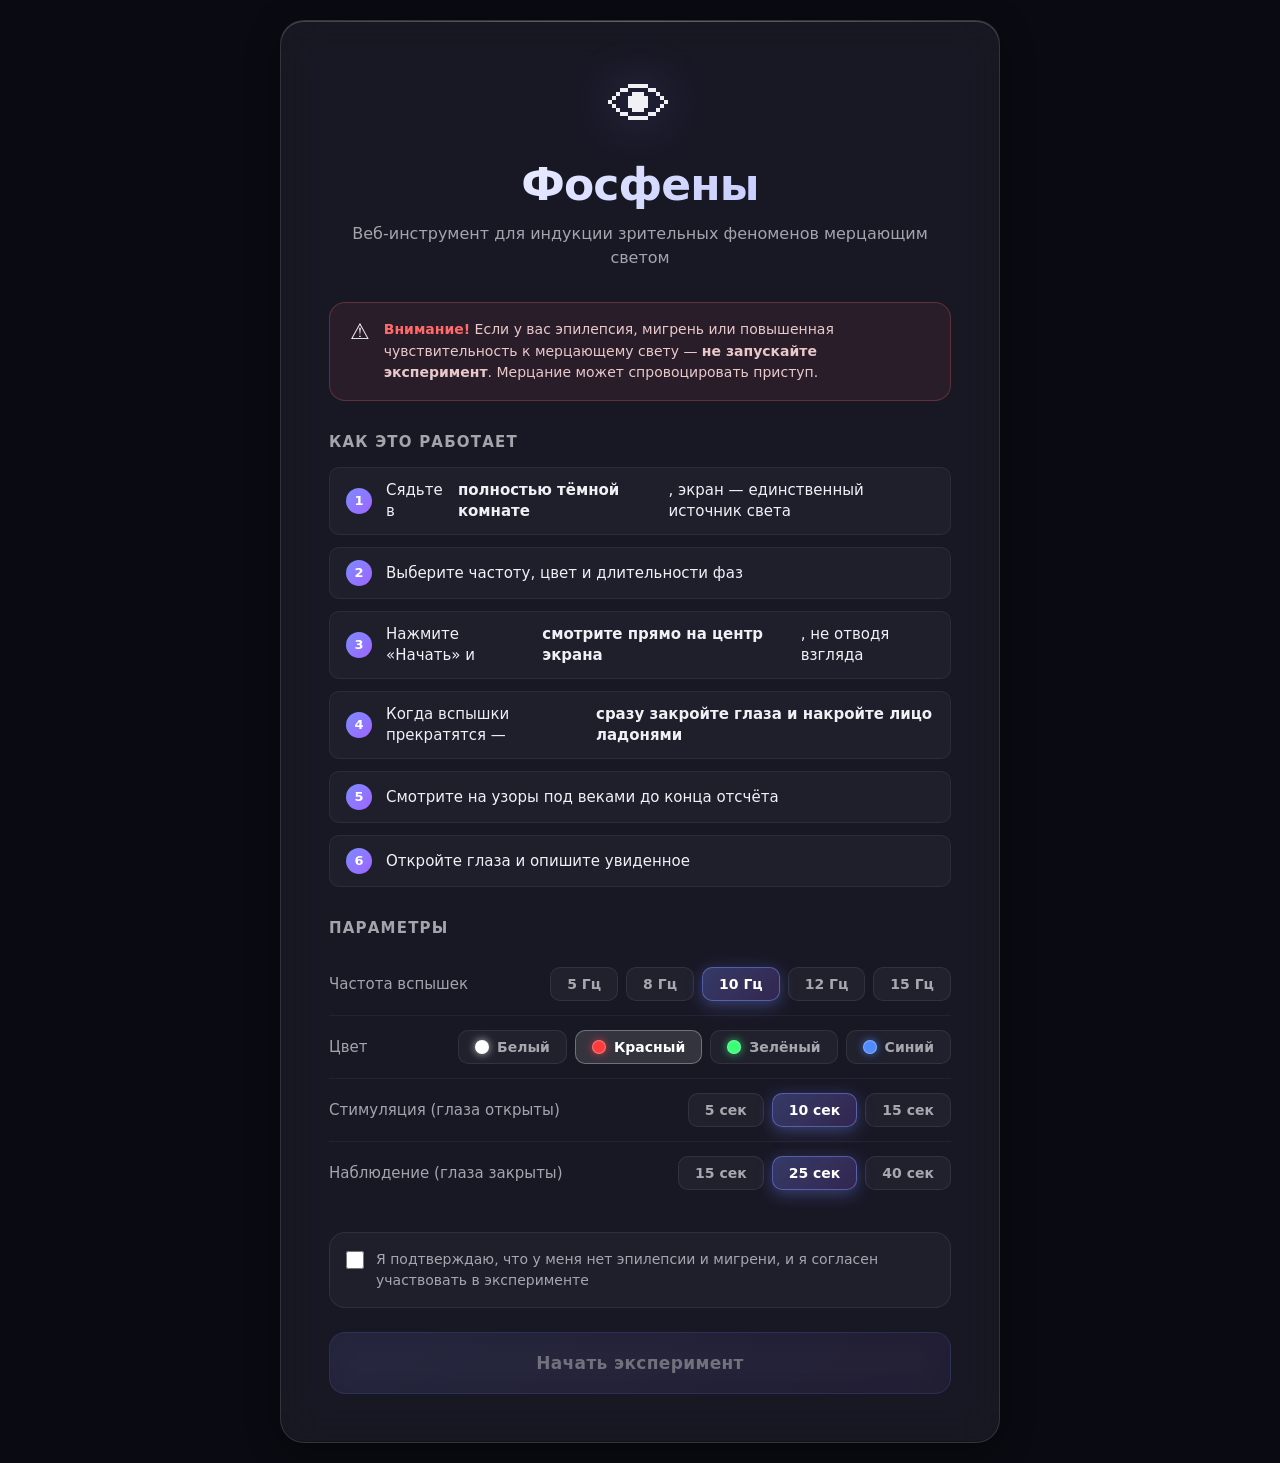
==== experiment.html @ a9c20025 "Add files via upload" ====
<!DOCTYPE html>
<html lang="ru">
<head>
  <meta charset="UTF-8">
  <meta name="viewport" content="width=device-width, initial-scale=1.0">
  <title>Эксперимент — Фосфены</title>
  <link rel="stylesheet" href="css/glass.css">
  <link rel="stylesheet" href="css/experiment.css">
</head>
<body class="experiment-mode">

<canvas id="flashCanvas"></canvas>

<!-- Верхняя панель -->
<div class="exp-header">
  <span class="exp-status" id="expStatus">Подготовка</span>
  <div class="exp-progress-bar">
    <div class="exp-progress-fill" id="expProgressFill"></div>
  </div>
  <span class="exp-timer" id="expTimer">0.0 с</span>
</div>

<!-- Центральная подсказка -->
<div class="center-hint hidden" id="centerHint">
  <h2>Приготовьтесь</h2>
  <p></p>
</div>

<!-- Кнопка "Стоп" -->
<button class="btn btn-stop" id="stopBtn">Стоп</button>

<!-- Финальный экран -->
<div class="finish-overlay hidden" id="finishOverlay">
  <div class="glass finish-card">
    <h2>Эксперимент завершён</h2>
    <p>Откройте глаза. Что вы видели под веками?<br>
       Запомните или запишите описание — оно понадобится на следующем шаге.</p>
    <button class="btn btn-primary" id="finishNextBtn">Продолжить</button>
  </div>
</div>

<script src="js/config.js"></script>
<script src="js/stimulus.js"></script>
<script src="js/experiment.js"></script>
</body>
</html>
---- css/glass.css ----
/* Стеклянный стиль: жидкое стекло, мягкие тени, размытие */

:root {
  --bg-deep: #0a0a12;
  --bg-grad-1: #1a1a2e;
  --bg-grad-2: #16213e;
  --bg-grad-3: #0f0f1a;

  --glass-bg: rgba(255, 255, 255, 0.06);
  --glass-border: rgba(255, 255, 255, 0.12);
  --glass-highlight: rgba(255, 255, 255, 0.18);

  --text-primary: #f0f0f5;
  --text-secondary: rgba(240, 240, 245, 0.65);
  --text-muted: rgba(240, 240, 245, 0.4);

  --accent: #7b8cff;
  --accent-glow: rgba(123, 140, 255, 0.35);
  --danger: #ff6b6b;
  --success: #4ade80;

  --radius-lg: 24px;
  --radius-md: 16px;
  --radius-sm: 10px;

  --font-main: 'Inter', 'Segoe UI', system-ui, -apple-system, sans-serif;
}

* {
  margin: 0;
  padding: 0;
  box-sizing: border-box;
}

html, body {
  width: 100%;
  min-height: 100%;
  font-family: var(--font-main);
  color: var(--text-primary);
  background: var(--bg-deep);
  overflow-x: hidden;
}

body::before {
  content: '';
  position: fixed;
  inset: 0;
  background:
    radial-gradient(circle at 20% 20%, rgba(123, 140, 255, 0.15), transparent 50%),
    radial-gradient(circle at 80% 70%, rgba(255, 100, 200, 0.12), transparent 50%),
    radial-gradient(circle at 50% 50%, rgba(80, 200, 255, 0.08), transparent 60%),
    linear-gradient(135deg, var(--bg-grad-1), var(--bg-grad-2), var(--bg-grad-3));
  z-index: -2;
}

body::after {
  content: '';
  position: fixed;
  inset: 0;
  background:
    radial-gradient(circle at 30% 40%, rgba(123, 140, 255, 0.08), transparent 30%),
    radial-gradient(circle at 70% 60%, rgba(255, 140, 200, 0.06), transparent 30%);
  filter: blur(60px);
  z-index: -1;
  animation: floatBg 20s ease-in-out infinite;
}

@keyframes floatBg {
  0%, 100% { transform: translate(0, 0) scale(1); }
  50%      { transform: translate(2%, -2%) scale(1.05); }
}

.glass {
  background: var(--glass-bg);
  border: 1px solid var(--glass-border);
  border-radius: var(--radius-lg);
  backdrop-filter: blur(24px) saturate(180%);
  -webkit-backdrop-filter: blur(24px) saturate(180%);
  box-shadow:
    0 8px 32px rgba(0, 0, 0, 0.4),
    inset 0 1px 0 var(--glass-highlight),
    inset 0 -1px 0 rgba(0, 0, 0, 0.2);
  position: relative;
  overflow: hidden;
}

.glass::before {
  content: '';
  position: absolute;
  top: 0;
  left: 0;
  right: 0;
  height: 1px;
  background: linear-gradient(90deg, transparent, var(--glass-highlight), transparent);
}

.btn {
  display: inline-flex;
  align-items: center;
  justify-content: center;
  gap: 10px;
  padding: 16px 32px;
  font-family: inherit;
  font-size: 16px;
  font-weight: 600;
  letter-spacing: 0.02em;
  color: var(--text-primary);
  background: var(--glass-bg);
  border: 1px solid var(--glass-border);
  border-radius: var(--radius-md);
  cursor: pointer;
  backdrop-filter: blur(16px);
  -webkit-backdrop-filter: blur(16px);
  transition: all 0.25s ease;
  position: relative;
  overflow: hidden;
}

.btn:hover:not(:disabled) {
  background: rgba(255, 255, 255, 0.1);
  border-color: var(--glass-highlight);
  transform: translateY(-1px);
  box-shadow: 0 8px 24px var(--accent-glow);
}

.btn:active:not(:disabled) {
  transform: translateY(0);
}

.btn-primary {
  background: linear-gradient(135deg, rgba(123, 140, 255, 0.25), rgba(160, 100, 255, 0.15));
  border-color: rgba(123, 140, 255, 0.4);
}

.btn-primary:hover:not(:disabled) {
  background: linear-gradient(135deg, rgba(123, 140, 255, 0.35), rgba(160, 100, 255, 0.25));
  box-shadow: 0 8px 32px var(--accent-glow);
}

.btn:disabled {
  opacity: 0.4;
  cursor: not-allowed;
  transform: none;
}

h1, h2, h3 {
  font-weight: 700;
  letter-spacing: -0.02em;
}

h1 { font-size: clamp(28px, 5vw, 44px); }
h2 { font-size: clamp(22px, 3.5vw, 32px); }
h3 { font-size: clamp(18px, 2.5vw, 22px); }

.center {
  display: flex;
  align-items: center;
  justify-content: center;
  min-height: 100vh;
  padding: 20px;
}

.hidden { display: none !important; }
.text-center { text-align: center; }
.text-muted { color: var(--text-muted); }
.text-secondary { color: var(--text-secondary); }
---- css/experiment.css ----
/* Эксперимент: чёрный фон, вспышки, минимальный UI */

body.experiment-mode {
  background: #000;
  overflow: hidden;
}

body.experiment-mode::before,
body.experiment-mode::after {
  display: none;
}

#flashCanvas {
  position: fixed;
  inset: 0;
  width: 100%;
  height: 100%;
  display: block;
  background: #000;
  z-index: 1;
}

/* Верхняя панель с прогрессом */
.exp-header {
  position: fixed;
  top: 24px;
  left: 50%;
  transform: translateX(-50%);
  z-index: 10;
  display: flex;
  align-items: center;
  gap: 16px;
  padding: 12px 22px;
  background: rgba(255, 255, 255, 0.05);
  border: 1px solid rgba(255, 255, 255, 0.1);
  border-radius: 100px;
  backdrop-filter: blur(20px);
  -webkit-backdrop-filter: blur(20px);
  opacity: 0.4;
  transition: opacity 0.3s ease;
}

.exp-header:hover {
  opacity: 1;
}

.exp-timer {
  font-family: 'SF Mono', 'Consolas', monospace;
  font-size: 15px;
  font-weight: 600;
  color: var(--text-primary);
  min-width: 52px;
}

.exp-progress-bar {
  width: 200px;
  height: 4px;
  background: rgba(255, 255, 255, 0.1);
  border-radius: 2px;
  overflow: hidden;
}

.exp-progress-fill {
  height: 100%;
  width: 0%;
  background: linear-gradient(90deg, var(--accent), #a064ff);
  transition: width 0.2s linear;
  box-shadow: 0 0 12px var(--accent-glow);
}

.exp-status {
  font-size: 13px;
  color: var(--text-secondary);
  letter-spacing: 0.04em;
}

/* Текстовая инструкция по центру в начале */
.center-hint {
  position: fixed;
  top: 50%;
  left: 50%;
  transform: translate(-50%, -50%);
  z-index: 5;
  text-align: center;
  pointer-events: none;
  animation: hintPulse 2s ease-in-out infinite;
}

.center-hint h2 {
  font-size: clamp(24px, 4vw, 36px);
  margin-bottom: 12px;
  color: #fff;
  text-shadow: 0 0 30px rgba(123, 140, 255, 0.5);
}

.center-hint p {
  color: var(--text-secondary);
  font-size: 16px;
}

@keyframes hintPulse {
  0%, 100% { opacity: 0.9; }
  50%      { opacity: 0.5; }
}

/* Кнопка "Стоп" в углу */
.btn-stop {
  position: fixed;
  bottom: 24px;
  right: 24px;
  z-index: 20;
  padding: 12px 24px;
  font-size: 14px;
  background: rgba(255, 107, 107, 0.15);
  border-color: rgba(255, 107, 107, 0.3);
  color: #ffb0b0;
  opacity: 0.5;
  transition: opacity 0.3s ease;
}

.btn-stop:hover {
  opacity: 1;
  background: rgba(255, 107, 107, 0.25);
}

/* Финальный экран (после завершения) */
.finish-overlay {
  position: fixed;
  inset: 0;
  z-index: 30;
  display: flex;
  align-items: center;
  justify-content: center;
  padding: 20px;
  background: rgba(0, 0, 0, 0.85);
  backdrop-filter: blur(12px);
  -webkit-backdrop-filter: blur(12px);
  animation: fadeIn 0.4s ease;
}

@keyframes fadeIn {
  from { opacity: 0; }
  to   { opacity: 1; }
}

.finish-card {
  max-width: 460px;
  width: 100%;
  padding: 40px 32px;
  text-align: center;
  animation: fadeUp 0.5s ease;
}

.finish-card h2 {
  margin-bottom: 16px;
}

.finish-card p {
  color: var(--text-secondary);
  line-height: 1.6;
  margin-bottom: 24px;
}
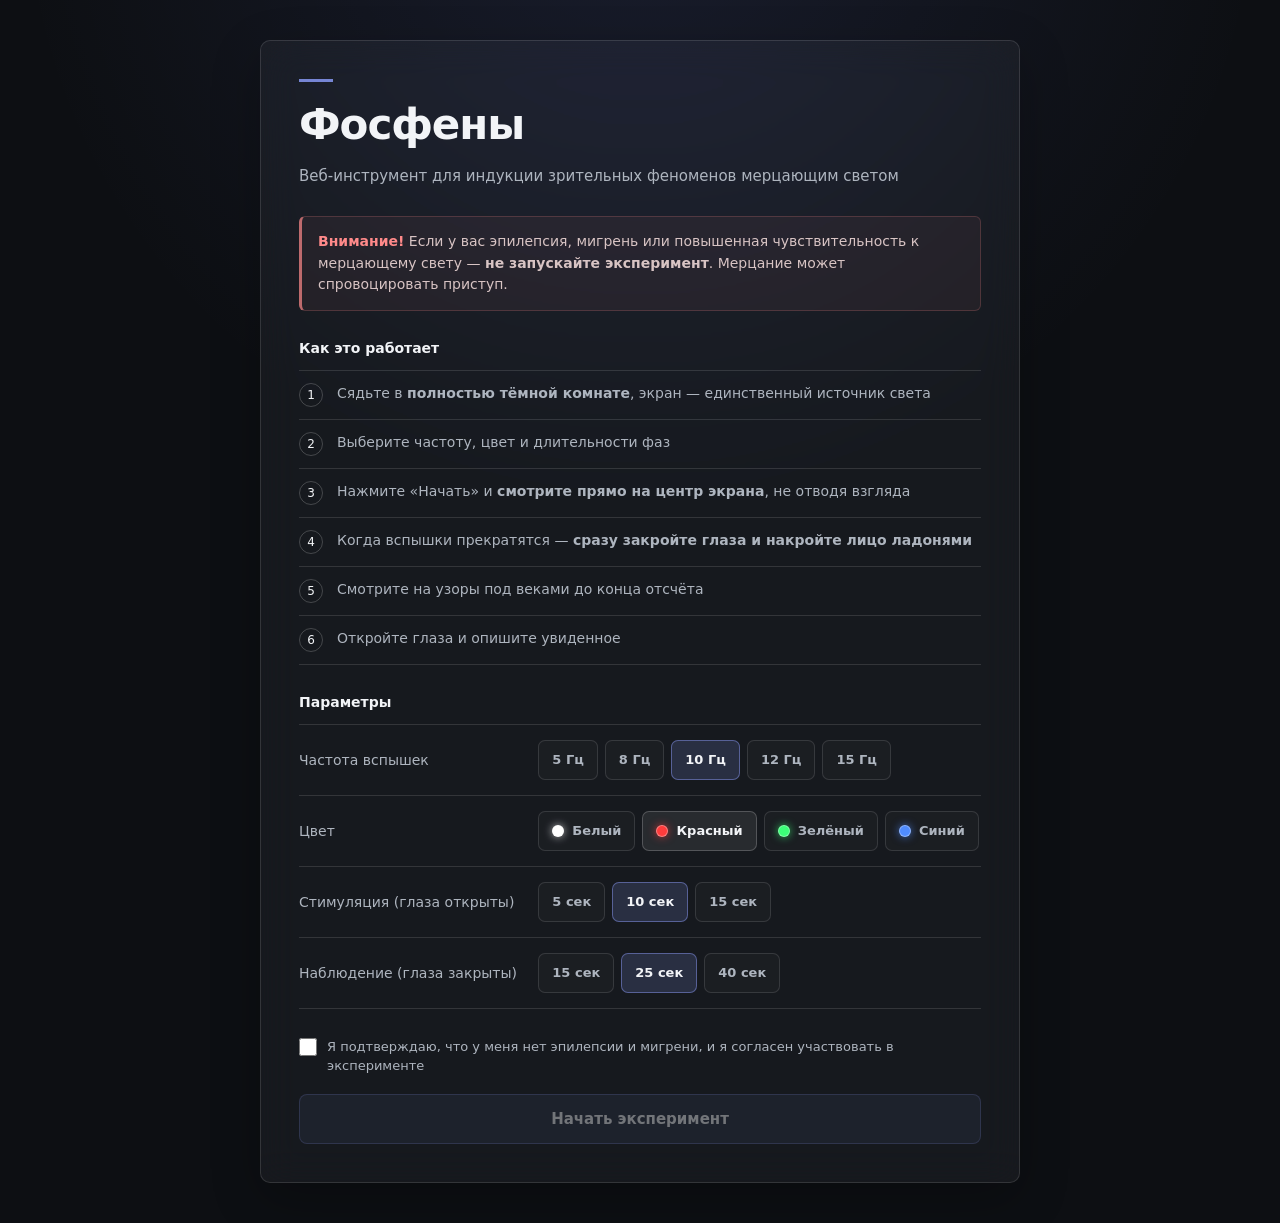
==== commit b01cf02c: "Add files via upload" ====
--- a/experiment.html
+++ b/experiment.html
@@ -2,7 +2,7 @@
 <html lang="ru">
 <head>
   <meta charset="UTF-8">
-  <meta name="viewport" content="width=device-width, initial-scale=1.0">
+  <meta name="viewport" content="width=device-width, initial-scale=1.0, viewport-fit=cover">
   <title>Эксперимент — Фосфены</title>
   <link rel="stylesheet" href="css/glass.css">
   <link rel="stylesheet" href="css/experiment.css">
--- a/css/glass.css
+++ b/css/glass.css
@@ -1,166 +1,84 @@
-/* Стеклянный стиль: жидкое стекло, мягкие тени, размытие */
-
+/* PHOSPHENE LAB — restrained liquid glass */
 :root {
-  --bg-deep: #0a0a12;
-  --bg-grad-1: #1a1a2e;
-  --bg-grad-2: #16213e;
-  --bg-grad-3: #0f0f1a;
-
-  --glass-bg: rgba(255, 255, 255, 0.06);
-  --glass-border: rgba(255, 255, 255, 0.12);
-  --glass-highlight: rgba(255, 255, 255, 0.18);
-
-  --text-primary: #f0f0f5;
-  --text-secondary: rgba(240, 240, 245, 0.65);
-  --text-muted: rgba(240, 240, 245, 0.4);
-
-  --accent: #7b8cff;
-  --accent-glow: rgba(123, 140, 255, 0.35);
-  --danger: #ff6b6b;
-  --success: #4ade80;
-
-  --radius-lg: 24px;
-  --radius-md: 16px;
-  --radius-sm: 10px;
-
-  --font-main: 'Inter', 'Segoe UI', system-ui, -apple-system, sans-serif;
+  --bg: #0d0f13;
+  --bg-soft: #15181d;
+  --surface: rgba(255,255,255,.045);
+  --surface-hover: rgba(255,255,255,.075);
+  --line: rgba(255,255,255,.12);
+  --line-strong: rgba(255,255,255,.2);
+  --text: #f2f4f7;
+  --text-2: #aeb5bf;
+  --text-3: #7c848f;
+  --accent: #8ea1ff;
+  --accent-soft: rgba(142,161,255,.16);
+  --danger: #ff8a8a;
+  --radius: 10px;
+  --font: Inter, "Segoe UI", system-ui, -apple-system, BlinkMacSystemFont, sans-serif;
 }
 
-* {
-  margin: 0;
-  padding: 0;
-  box-sizing: border-box;
+* { box-sizing: border-box; }
+html, body { width:100%; min-height:100%; margin:0; }
+body {
+  font-family: var(--font);
+  color: var(--text);
+  background:
+    radial-gradient(circle at 50% -10%, rgba(120,140,255,.11), transparent 42%),
+    var(--bg);
+  overflow-x:hidden;
+  -webkit-text-size-adjust:100%;
 }
 
-html, body {
-  width: 100%;
-  min-height: 100%;
-  font-family: var(--font-main);
-  color: var(--text-primary);
-  background: var(--bg-deep);
-  overflow-x: hidden;
-}
-
-body::before {
-  content: '';
-  position: fixed;
-  inset: 0;
-  background:
-    radial-gradient(circle at 20% 20%, rgba(123, 140, 255, 0.15), transparent 50%),
-    radial-gradient(circle at 80% 70%, rgba(255, 100, 200, 0.12), transparent 50%),
-    radial-gradient(circle at 50% 50%, rgba(80, 200, 255, 0.08), transparent 60%),
-    linear-gradient(135deg, var(--bg-grad-1), var(--bg-grad-2), var(--bg-grad-3));
-  z-index: -2;
-}
-
-body::after {
-  content: '';
-  position: fixed;
-  inset: 0;
-  background:
-    radial-gradient(circle at 30% 40%, rgba(123, 140, 255, 0.08), transparent 30%),
-    radial-gradient(circle at 70% 60%, rgba(255, 140, 200, 0.06), transparent 30%);
-  filter: blur(60px);
-  z-index: -1;
-  animation: floatBg 20s ease-in-out infinite;
-}
-
-@keyframes floatBg {
-  0%, 100% { transform: translate(0, 0) scale(1); }
-  50%      { transform: translate(2%, -2%) scale(1.05); }
-}
+body::before { display:none; }
+body::after { display:none; }
 
 .glass {
-  background: var(--glass-bg);
-  border: 1px solid var(--glass-border);
-  border-radius: var(--radius-lg);
-  backdrop-filter: blur(24px) saturate(180%);
-  -webkit-backdrop-filter: blur(24px) saturate(180%);
-  box-shadow:
-    0 8px 32px rgba(0, 0, 0, 0.4),
-    inset 0 1px 0 var(--glass-highlight),
-    inset 0 -1px 0 rgba(0, 0, 0, 0.2);
-  position: relative;
-  overflow: hidden;
-}
-
-.glass::before {
-  content: '';
-  position: absolute;
-  top: 0;
-  left: 0;
-  right: 0;
-  height: 1px;
-  background: linear-gradient(90deg, transparent, var(--glass-highlight), transparent);
+  background: var(--surface);
+  border: 1px solid var(--line);
+  border-radius: var(--radius);
+  backdrop-filter: blur(18px) saturate(130%);
+  -webkit-backdrop-filter: blur(18px) saturate(130%);
+  box-shadow: 0 16px 50px rgba(0,0,0,.24);
 }
 
 .btn {
-  display: inline-flex;
-  align-items: center;
-  justify-content: center;
-  gap: 10px;
-  padding: 16px 32px;
-  font-family: inherit;
-  font-size: 16px;
-  font-weight: 600;
-  letter-spacing: 0.02em;
-  color: var(--text-primary);
-  background: var(--glass-bg);
-  border: 1px solid var(--glass-border);
-  border-radius: var(--radius-md);
-  cursor: pointer;
-  backdrop-filter: blur(16px);
-  -webkit-backdrop-filter: blur(16px);
-  transition: all 0.25s ease;
-  position: relative;
-  overflow: hidden;
+  appearance:none;
+  display:inline-flex;
+  align-items:center;
+  justify-content:center;
+  min-height:46px;
+  padding:11px 18px;
+  gap:8px;
+  font:600 15px/1.2 var(--font);
+  color:var(--text);
+  background:rgba(255,255,255,.045);
+  border:1px solid var(--line);
+  border-radius:8px;
+  cursor:pointer;
+  touch-action:manipulation;
+  transition:background .16s ease,border-color .16s ease,transform .16s ease;
 }
+.btn:hover:not(:disabled) { background:var(--surface-hover); border-color:var(--line-strong); }
+.btn:active:not(:disabled) { transform:translateY(1px); }
+.btn:focus-visible { outline:2px solid var(--accent); outline-offset:2px; }
+.btn-primary { background:var(--accent-soft); border-color:rgba(142,161,255,.4); }
+.btn:disabled { opacity:.42; cursor:not-allowed; }
 
-.btn:hover:not(:disabled) {
-  background: rgba(255, 255, 255, 0.1);
-  border-color: var(--glass-highlight);
-  transform: translateY(-1px);
-  box-shadow: 0 8px 24px var(--accent-glow);
+h1,h2,h3 { margin:0; font-weight:650; letter-spacing:-.025em; }
+h1 { font-size:clamp(28px,5vw,42px); }
+h2 { font-size:clamp(21px,3.5vw,30px); }
+h3 { font-size:14px; }
+.center {
+  min-height:100svh;
+  display:flex;
+  align-items:center;
+  justify-content:center;
+  padding:clamp(16px,4vw,40px);
 }
+.hidden { display:none !important; }
+.text-center { text-align:center; }
+.text-muted { color:var(--text-3); }
+.text-secondary { color:var(--text-2); }
 
-.btn:active:not(:disabled) {
-  transform: translateY(0);
+@media (prefers-reduced-motion: reduce) {
+  *, *::before, *::after { animation-duration:.01ms !important; transition-duration:.01ms !important; }
 }
-
-.btn-primary {
-  background: linear-gradient(135deg, rgba(123, 140, 255, 0.25), rgba(160, 100, 255, 0.15));
-  border-color: rgba(123, 140, 255, 0.4);
-}
-
-.btn-primary:hover:not(:disabled) {
-  background: linear-gradient(135deg, rgba(123, 140, 255, 0.35), rgba(160, 100, 255, 0.25));
-  box-shadow: 0 8px 32px var(--accent-glow);
-}
-
-.btn:disabled {
-  opacity: 0.4;
-  cursor: not-allowed;
-  transform: none;
-}
-
-h1, h2, h3 {
-  font-weight: 700;
-  letter-spacing: -0.02em;
-}
-
-h1 { font-size: clamp(28px, 5vw, 44px); }
-h2 { font-size: clamp(22px, 3.5vw, 32px); }
-h3 { font-size: clamp(18px, 2.5vw, 22px); }
-
-.center {
-  display: flex;
-  align-items: center;
-  justify-content: center;
-  min-height: 100vh;
-  padding: 20px;
-}
-
-.hidden { display: none !important; }
-.text-center { text-align: center; }
-.text-muted { color: var(--text-muted); }
-.text-secondary { color: var(--text-secondary); }
--- a/css/experiment.css
+++ b/css/experiment.css
@@ -1,162 +1,56 @@
-/* Эксперимент: чёрный фон, вспышки, минимальный UI */
+/* Experiment screen — minimal controls, responsive */
+body.experiment-mode { background:#000; overflow:hidden; }
+body.experiment-mode::before, body.experiment-mode::after { display:none; }
 
-body.experiment-mode {
-  background: #000;
-  overflow: hidden;
+#flashCanvas {
+  position:fixed; inset:0; width:100%; height:100%; display:block; background:#000; z-index:1;
 }
 
-body.experiment-mode::before,
-body.experiment-mode::after {
-  display: none;
+.exp-header {
+  position:fixed; top:max(12px, env(safe-area-inset-top)); left:12px; right:12px;
+  z-index:10; display:grid; grid-template-columns:auto minmax(80px,260px) auto;
+  align-items:center; gap:10px; padding:9px 11px;
+  background:rgba(10,10,10,.42); border:1px solid rgba(255,255,255,.12);
+  border-radius:6px; backdrop-filter:blur(12px); -webkit-backdrop-filter:blur(12px);
+  opacity:.35; transition:opacity .2s ease;
+}
+.exp-header:hover,.exp-header:focus-within { opacity:1; }
+.exp-timer { font:600 13px/1 ui-monospace,SFMono-Regular,Consolas,monospace; color:#fff; min-width:46px; }
+.exp-progress-bar { width:100%; height:3px; background:rgba(255,255,255,.12); overflow:hidden; }
+.exp-progress-fill { height:100%; width:0; background:#b8c2ff; transition:width .2s linear; }
+.exp-status { font-size:12px; color:rgba(255,255,255,.75); }
+
+.center-hint {
+  position:fixed; inset:0; z-index:5; display:flex; flex-direction:column;
+  align-items:center; justify-content:center; padding:24px; text-align:center; pointer-events:none;
+}
+.center-hint h2 { font-size:clamp(22px,5vw,34px); margin-bottom:9px; color:#fff; text-shadow:0 2px 18px #000; }
+.center-hint p { margin:4px 0; color:rgba(255,255,255,.72); font-size:clamp(14px,2.5vw,17px); line-height:1.5; text-shadow:0 2px 14px #000; }
+
+.btn-stop {
+  position:fixed; right:max(12px, env(safe-area-inset-right)); bottom:max(12px, env(safe-area-inset-bottom));
+  z-index:20; min-height:42px; padding:9px 15px; font-size:13px;
+  background:rgba(40,10,10,.55); border-color:rgba(255,120,120,.28); color:#ffd0d0;
 }
 
-#flashCanvas {
-  position: fixed;
-  inset: 0;
-  width: 100%;
-  height: 100%;
-  display: block;
-  background: #000;
-  z-index: 1;
+.finish-overlay {
+  position:fixed; inset:0; z-index:30; display:flex; align-items:center; justify-content:center;
+  padding:24px; background:rgba(0,0,0,.9);
+}
+.finish-card {
+  width:min(100%,460px); padding:28px 24px; text-align:left;
+  border-radius:8px;
+}
+.finish-card h2 { margin-bottom:12px; }
+.finish-card p { color:var(--text-2); line-height:1.6; margin:0 0 20px; }
+
+@media (max-width:600px) {
+  .exp-header { grid-template-columns:1fr auto; }
+  .exp-status { grid-column:1/-1; grid-row:1; }
+  .exp-progress-bar { grid-column:1; grid-row:2; }
+  .exp-timer { grid-column:2; grid-row:2; }
 }
 
-/* Верхняя панель с прогрессом */
-.exp-header {
-  position: fixed;
-  top: 24px;
-  left: 50%;
-  transform: translateX(-50%);
-  z-index: 10;
-  display: flex;
-  align-items: center;
-  gap: 16px;
-  padding: 12px 22px;
-  background: rgba(255, 255, 255, 0.05);
-  border: 1px solid rgba(255, 255, 255, 0.1);
-  border-radius: 100px;
-  backdrop-filter: blur(20px);
-  -webkit-backdrop-filter: blur(20px);
-  opacity: 0.4;
-  transition: opacity 0.3s ease;
-}
 
-.exp-header:hover {
-  opacity: 1;
-}
-
-.exp-timer {
-  font-family: 'SF Mono', 'Consolas', monospace;
-  font-size: 15px;
-  font-weight: 600;
-  color: var(--text-primary);
-  min-width: 52px;
-}
-
-.exp-progress-bar {
-  width: 200px;
-  height: 4px;
-  background: rgba(255, 255, 255, 0.1);
-  border-radius: 2px;
-  overflow: hidden;
-}
-
-.exp-progress-fill {
-  height: 100%;
-  width: 0%;
-  background: linear-gradient(90deg, var(--accent), #a064ff);
-  transition: width 0.2s linear;
-  box-shadow: 0 0 12px var(--accent-glow);
-}
-
-.exp-status {
-  font-size: 13px;
-  color: var(--text-secondary);
-  letter-spacing: 0.04em;
-}
-
-/* Текстовая инструкция по центру в начале */
-.center-hint {
-  position: fixed;
-  top: 50%;
-  left: 50%;
-  transform: translate(-50%, -50%);
-  z-index: 5;
-  text-align: center;
-  pointer-events: none;
-  animation: hintPulse 2s ease-in-out infinite;
-}
-
-.center-hint h2 {
-  font-size: clamp(24px, 4vw, 36px);
-  margin-bottom: 12px;
-  color: #fff;
-  text-shadow: 0 0 30px rgba(123, 140, 255, 0.5);
-}
-
-.center-hint p {
-  color: var(--text-secondary);
-  font-size: 16px;
-}
-
-@keyframes hintPulse {
-  0%, 100% { opacity: 0.9; }
-  50%      { opacity: 0.5; }
-}
-
-/* Кнопка "Стоп" в углу */
-.btn-stop {
-  position: fixed;
-  bottom: 24px;
-  right: 24px;
-  z-index: 20;
-  padding: 12px 24px;
-  font-size: 14px;
-  background: rgba(255, 107, 107, 0.15);
-  border-color: rgba(255, 107, 107, 0.3);
-  color: #ffb0b0;
-  opacity: 0.5;
-  transition: opacity 0.3s ease;
-}
-
-.btn-stop:hover {
-  opacity: 1;
-  background: rgba(255, 107, 107, 0.25);
-}
-
-/* Финальный экран (после завершения) */
-.finish-overlay {
-  position: fixed;
-  inset: 0;
-  z-index: 30;
-  display: flex;
-  align-items: center;
-  justify-content: center;
-  padding: 20px;
-  background: rgba(0, 0, 0, 0.85);
-  backdrop-filter: blur(12px);
-  -webkit-backdrop-filter: blur(12px);
-  animation: fadeIn 0.4s ease;
-}
-
-@keyframes fadeIn {
-  from { opacity: 0; }
-  to   { opacity: 1; }
-}
-
-.finish-card {
-  max-width: 460px;
-  width: 100%;
-  padding: 40px 32px;
-  text-align: center;
-  animation: fadeUp 0.5s ease;
-}
-
-.finish-card h2 {
-  margin-bottom: 16px;
-}
-
-.finish-card p {
-  color: var(--text-secondary);
-  line-height: 1.6;
-  margin-bottom: 24px;
-}
+/* Keep the phase signal visual UI unobtrusive. */
+.exp-header { user-select:none; }
